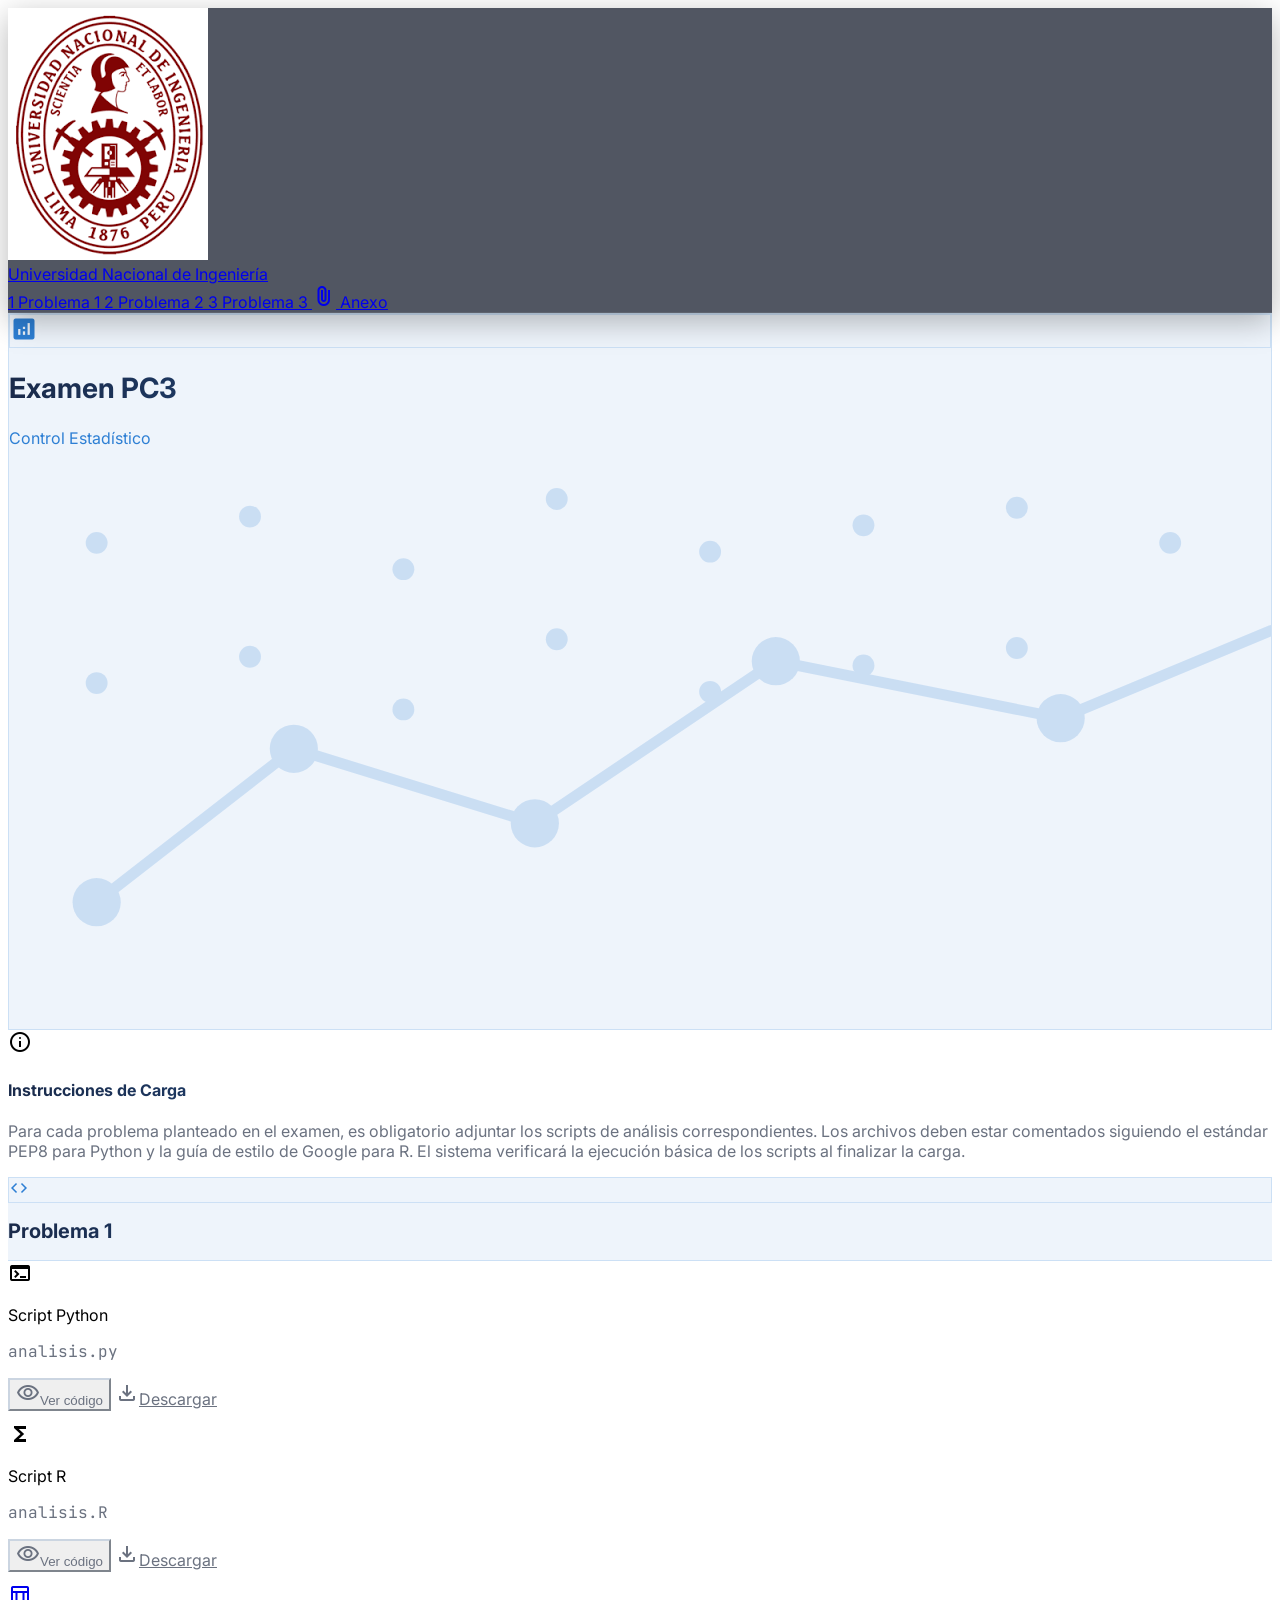
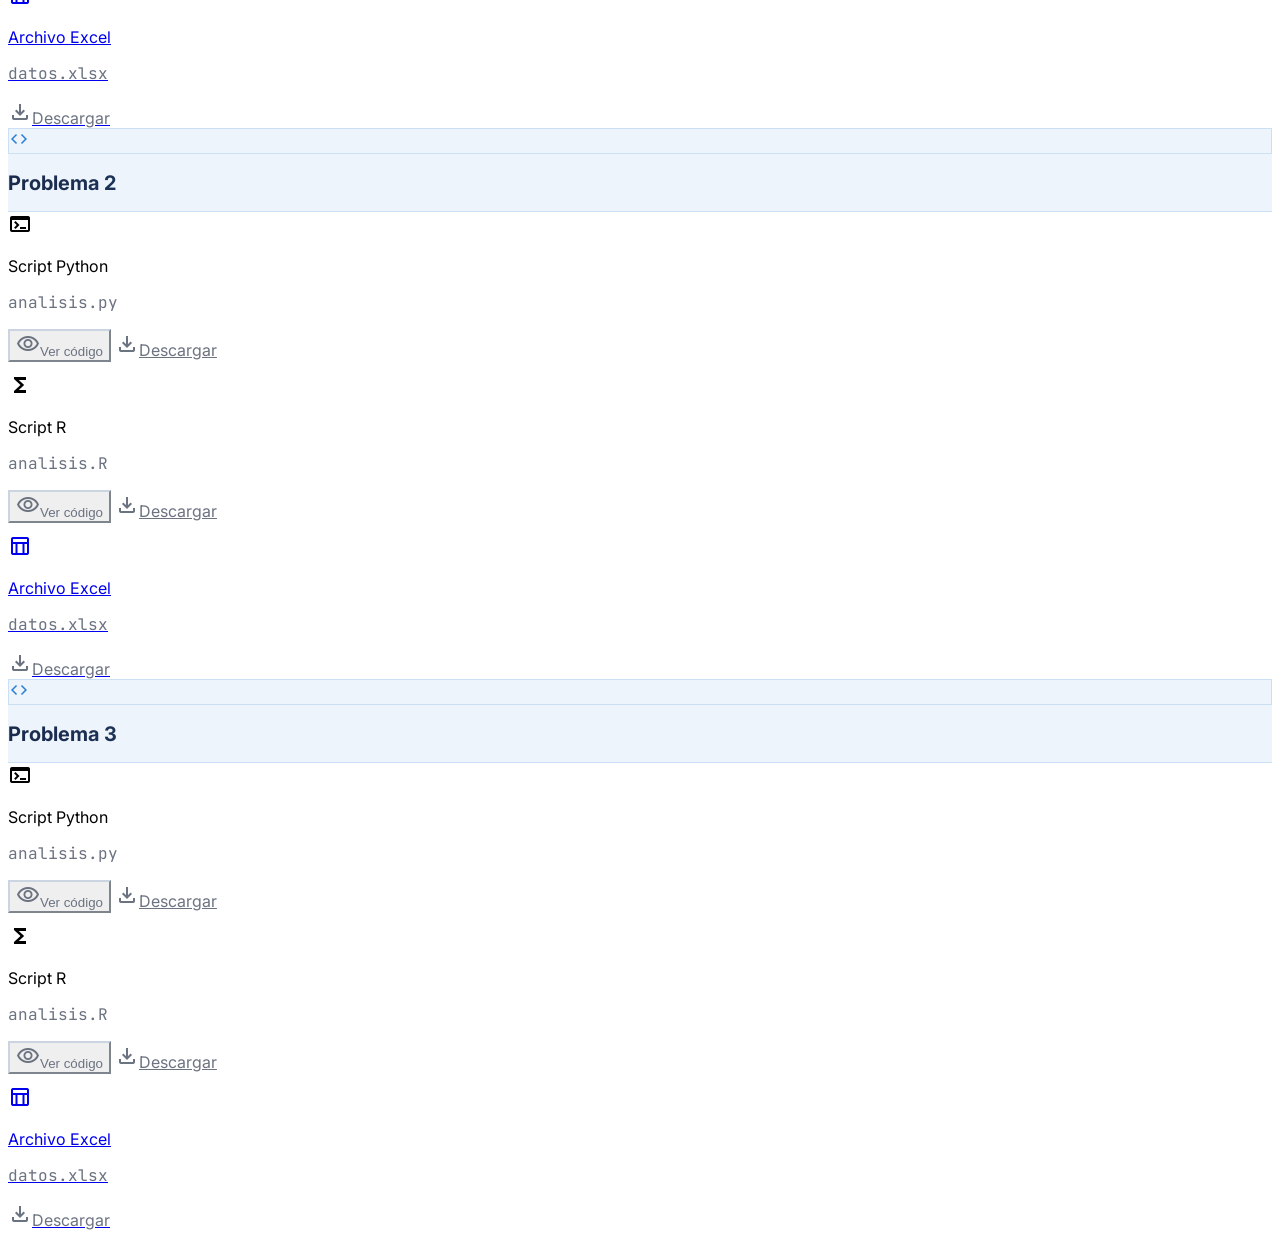
==== anexos.html @ 75f38361 "Publicación inicial del portal estadístico PC3 Portal web estático con análisis ANOVA del examen PC3" ====
<!DOCTYPE html>

<html class="light" lang="es"><head>
<meta charset="utf-8"/>
<meta content="width=device-width, initial-scale=1.0" name="viewport"/>
<title>Examen PC3 - Anexos | Control Estadístico</title>
<script src="https://cdn.tailwindcss.com?plugins=forms,container-queries"></script>
<link href="https://fonts.googleapis.com/css2?family=Inter:wght@400;500;600;700&amp;family=JetBrains+Mono:wght@400;500&amp;display=swap" rel="stylesheet"/>
<link href="https://fonts.googleapis.com/css2?family=Material+Symbols+Outlined:wght,FILL@100..700,0..1&amp;display=swap" rel="stylesheet"/>
<script id="tailwind-config">
        tailwind.config = {
            darkMode: "class",
            theme: {
                extend: {
                    "colors": {
                        "on-tertiary-container": "#8abc7e",
                        "background": "#f8f9fa",
                        "tertiary": "#053506",
                        "secondary-fixed-dim": "#9acee1",
                        "primary-fixed-dim": "#ffb4a8",
                        "surface-variant": "#e1e3e4",
                        "primary-fixed": "#ffdad4",
                        "on-surface-variant": "#5a403c",
                        "surface-container": "#edeeef",
                        "inverse-surface": "#2e3132",
                        "tertiary-container": "#1f4c1b",
                        "on-tertiary-fixed-variant": "#23501e",
                        "on-secondary-fixed": "#001f28",
                        "inverse-primary": "#ffb4a8",
                        "error-container": "#ffdad6",
                        "on-error": "#ffffff",
                        "on-primary": "#ffffff",
                        "on-surface": "#191c1d",
                        "surface-container-highest": "#e1e3e4",
                        "surface": "#f8f9fa",
                        "secondary-fixed": "#b6ebfe",
                        "on-tertiary-fixed": "#002201",
                        "primary-container": "#8b0000",
                        "surface-container-high": "#e7e8e9",
                        "secondary": "#306576",
                        "secondary-container": "#b3e8fb",
                        "tertiary-fixed-dim": "#a1d494",
                        "surface-container-low": "#f3f4f5",
                        "on-primary-fixed-variant": "#920703",
                        "surface-tint": "#b52619",
                        "outline": "#8e706b",
                        "on-secondary-fixed-variant": "#114d5d",
                        "on-primary-fixed": "#410000",
                        "on-error-container": "#93000a",
                        "primary": "#610000",
                        "on-primary-container": "#ff907f",
                        "on-background": "#191c1d",
                        "surface-bright": "#f8f9fa",
                        "surface-dim": "#d9dadb",
                        "on-secondary-container": "#34697a",
                        "on-tertiary": "#ffffff",
                        "surface-container-lowest": "#ffffff",
                        "on-secondary": "#ffffff",
                        "inverse-on-surface": "#f0f1f2",
                        "error": "#ba1a1a",
                        "tertiary-fixed": "#bcf0ae",
                        "outline-variant": "#e3beb8"
                    },
                    "borderRadius": {
                        "DEFAULT": "0.125rem",
                        "lg": "0.25rem",
                        "xl": "0.5rem",
                        "full": "0.75rem"
                    },
                    "spacing": {
                        "sm": "12px",
                        "md": "16px",
                        "gutter": "16px",
                        "container-margin": "24px",
                        "xl": "32px",
                        "base": "8px",
                        "lg": "24px",
                        "xs": "4px"
                    },
                    "fontFamily": {
                        "body-md": ["Inter"],
                        "title-lg": ["Inter"],
                        "headline-lg-mobile": ["Inter"],
                        "mono-data": ["JetBrains Mono"],
                        "headline-md": ["Inter"],
                        "label-md": ["Inter"],
                        "headline-sm": ["Inter"],
                        "body-sm": ["Inter"],
                        "display-lg": ["Inter"]
                    }
                }
            }
        }
    </script>
<style>
        body { font-family: 'Inter', sans-serif; }
        .material-symbols-outlined {
            font-variation-settings: 'FILL' 0, 'wght' 400, 'GRAD' 0, 'opsz' 24;
        }
        .upload-zone-hover:hover {
            border-color: #2d7fd4;
            background-color: rgba(45, 127, 212, 0.02);
        }
        .thin-scrollbar::-webkit-scrollbar {
            width: 6px;
        }
        .thin-scrollbar::-webkit-scrollbar-thumb {
            background-color: #e1e3e4;
            border-radius: 10px;
        }
    </style>
<link href="css/style.css" rel="stylesheet">
</head>
<body class="bg-background text-on-background font-body-md min-h-screen">

<!-- TopNavBar -->
<nav class="fixed top-0 left-0 right-0 z-40 bg-gray-900 border-b border-gray-700 flex items-center px-lg h-16">
<a class="flex items-center gap-sm shrink-0 no-underline" href="index.html">
<div class="w-9 h-9 rounded-full bg-white flex items-center justify-center p-0.5 shadow shrink-0">
<img alt="UNI Logo" class="w-full h-full object-contain rounded-full" src="imagenes/logo/uni.png"/>
</div>
<span class="font-bold text-white text-sm hidden lg:block">Universidad Nacional de Ingeniería</span>
</a>
<div class="h-6 w-px bg-gray-700 mx-md shrink-0"></div>
<div class="flex items-center gap-sm">
<a class="flex items-center gap-xs px-sm py-[6px] rounded-lg text-gray-400 hover:text-white hover:bg-white/5 font-medium text-sm uppercase transition-all duration-150" href="problema1.html">
<span class="w-6 h-6 rounded-full bg-gray-700 text-gray-300 flex items-center justify-center font-bold text-xs shrink-0">1</span>
Problema 1
</a>
<a class="flex items-center gap-xs px-sm py-[6px] rounded-lg text-gray-400 hover:text-white hover:bg-white/5 font-medium text-sm uppercase transition-all duration-150" href="problema2.html">
<span class="w-6 h-6 rounded-full bg-gray-700 text-gray-300 flex items-center justify-center font-bold text-xs shrink-0">2</span>
Problema 2
</a>
<a class="flex items-center gap-xs px-sm py-[6px] rounded-lg text-gray-400 hover:text-white hover:bg-white/5 font-medium text-sm uppercase transition-all duration-150" href="problema3.html">
<span class="w-6 h-6 rounded-full bg-gray-700 text-gray-300 flex items-center justify-center font-bold text-xs shrink-0">3</span>
Problema 3
</a>
<a class="flex items-center gap-xs px-sm py-[6px] rounded-lg bg-[#b3e8fb] text-gray-900 font-semibold text-sm uppercase transition-all duration-150" href="anexos.html">
<span class="material-symbols-outlined text-[16px]">attach_file</span>
Anexo
</a>
</div>
</nav>
<!-- Main Content Canvas -->
<main class="pt-16 px-container-margin pb-xl">
<!-- Banner -->
<div class="relative rounded-xl overflow-hidden mb-xl flex items-center" style="background: #eef4fb; min-height: 128px; border: 1px solid #cce0f5;">
<div class="w-14 h-14 rounded-full bg-white shadow flex items-center justify-center mx-lg shrink-0" style="border: 1px solid #cce0f5;">
<span class="material-symbols-outlined" style="font-size: 28px; color: #2d7fd4; font-variation-settings: 'FILL' 1;">analytics</span>
</div>
<div class="flex-1 py-lg pr-lg">
<h2 class="font-bold text-[#1a2a4a] leading-tight mb-xs" style="font-size: 28px;">Examen PC3</h2>
<p class="font-semibold mb-1" style="color: #2d7fd4; font-size: 16px;">Control Estadístico</p>
<div class="h-0.5 mb-2" style="width: 36px; background: #2d7fd4;"></div></div>
<div class="absolute right-0 top-0 h-full w-72 overflow-hidden pointer-events-none" style="opacity: 0.18;">
<svg viewBox="0 0 288 128" fill="none" xmlns="http://www.w3.org/2000/svg" class="w-full h-full">
<circle cx="20" cy="18" r="2.5" fill="#2d7fd4"/><circle cx="55" cy="12" r="2.5" fill="#2d7fd4"/><circle cx="90" cy="24" r="2.5" fill="#2d7fd4"/><circle cx="125" cy="8" r="2.5" fill="#2d7fd4"/><circle cx="160" cy="20" r="2.5" fill="#2d7fd4"/><circle cx="195" cy="14" r="2.5" fill="#2d7fd4"/><circle cx="230" cy="10" r="2.5" fill="#2d7fd4"/><circle cx="265" cy="18" r="2.5" fill="#2d7fd4"/>
<circle cx="20" cy="50" r="2.5" fill="#2d7fd4"/><circle cx="55" cy="44" r="2.5" fill="#2d7fd4"/><circle cx="90" cy="56" r="2.5" fill="#2d7fd4"/><circle cx="125" cy="40" r="2.5" fill="#2d7fd4"/><circle cx="160" cy="52" r="2.5" fill="#2d7fd4"/><circle cx="195" cy="46" r="2.5" fill="#2d7fd4"/><circle cx="230" cy="42" r="2.5" fill="#2d7fd4"/>
<polyline points="20,100 65,65 120,82 175,45 240,58 288,38" stroke="#2d7fd4" stroke-width="2.5" stroke-linecap="round" stroke-linejoin="round"/>
<circle cx="20" cy="100" r="5.5" fill="#2d7fd4"/><circle cx="65" cy="65" r="5.5" fill="#2d7fd4"/><circle cx="120" cy="82" r="5.5" fill="#2d7fd4"/><circle cx="175" cy="45" r="5.5" fill="#2d7fd4"/><circle cx="240" cy="58" r="5.5" fill="#2d7fd4"/>
</svg>
</div>
</div>
<div class="grid grid-cols-12 gap-lg">
<!-- Information Callout -->
<div class="col-span-12 lg:col-span-12">
<div class="bg-[#2d7fd4]/5 border-l-4 border-[#2d7fd4] p-md flex items-start gap-md">
<span class="material-symbols-outlined text-[#2d7fd4] mt-xs" data-icon="info">info</span>
<div>
<h4 class="font-title-lg text-title-lg text-[#1a2a4a] font-bold">Instrucciones de Carga</h4>
<p class="text-body-sm text-on-surface-variant max-w-4xl">
                            Para cada problema planteado en el examen, es obligatorio adjuntar los scripts de análisis correspondientes. Los archivos deben estar comentados siguiendo el estándar <span class="font-mono-data text-xs bg-surface-container-high px-1">PEP8</span> para Python y la guía de estilo de Google para R. El sistema verificará la ejecución básica de los scripts al finalizar la carga.
                        </p>
</div>
</div>
</div>
<!-- Problem Sections -->
<div class="col-span-12 space-y-xl">
<!-- Problem 1 Card -->
<section class="bg-white border border-outline-variant rounded shadow-sm overflow-hidden">
    <div class="flex items-center gap-md px-lg py-md" style="background: #eef4fb; border-bottom: 1px solid #cce0f5;">
        <div class="w-10 h-10 rounded-full bg-white shadow flex items-center justify-center shrink-0" style="border: 1px solid #cce0f5;">
            <span class="material-symbols-outlined" style="font-size: 20px; color: #2d7fd4; font-variation-settings: 'FILL' 1;">code</span>
        </div>
        <h2 class="font-bold text-[#1a2a4a]" style="font-size: 20px;">Problema 1 </h2>
    </div>
<div class="p-lg grid grid-cols-1 md:grid-cols-3 gap-lg">
<div id="card-p1-py" class="border-2 border-dashed border-outline-variant rounded-lg overflow-hidden hover:border-[#306998] transition-all">
    <div class="flex flex-col items-center justify-center gap-sm p-xl">
        <span class="material-symbols-outlined text-4xl text-[#306998]">terminal</span>
        <div class="text-center">
            <p class="font-medium text-on-surface text-sm">Script Python</p>
            <p class="text-xs text-on-surface-variant mt-xs" style="font-family:'JetBrains Mono',monospace">analisis.py</p>
        </div>
        <div class="flex gap-xs mt-xs">
            <button class="btn-view flex items-center gap-xs px-md py-xs rounded border border-outline text-on-surface-variant text-xs hover:bg-surface-container transition-colors">
                <span class="material-symbols-outlined text-[14px]">visibility</span>Ver código
            </button>
            <a href="codigos/problema1/analisis.py" download class="flex items-center gap-xs px-md py-xs rounded border border-outline text-on-surface-variant text-xs hover:bg-surface-container transition-colors no-underline">
                <span class="material-symbols-outlined text-[14px]">download</span>Descargar
            </a>
        </div>
    </div>
    <pre class="hidden mx-lg mb-lg rounded-lg p-sm overflow-x-auto max-h-64 thin-scrollbar" style="background:#0f172a;color:#86efac;font-size:11px;font-family:'JetBrains Mono',monospace;line-height:1.5;"></pre>
</div>
<div id="card-p1-r" class="border-2 border-dashed border-outline-variant rounded-lg overflow-hidden hover:border-[#276DC3] transition-all">
    <div class="flex flex-col items-center justify-center gap-sm p-xl">
        <span class="material-symbols-outlined text-4xl text-[#276DC3]">functions</span>
        <div class="text-center">
            <p class="font-medium text-on-surface text-sm">Script R</p>
            <p class="text-xs text-on-surface-variant mt-xs" style="font-family:'JetBrains Mono',monospace">analisis.R</p>
        </div>
        <div class="flex gap-xs mt-xs">
            <button class="btn-view flex items-center gap-xs px-md py-xs rounded border border-outline text-on-surface-variant text-xs hover:bg-surface-container transition-colors">
                <span class="material-symbols-outlined text-[14px]">visibility</span>Ver código
            </button>
            <a href="codigos/problema1/analisis.R" download class="flex items-center gap-xs px-md py-xs rounded border border-outline text-on-surface-variant text-xs hover:bg-surface-container transition-colors no-underline">
                <span class="material-symbols-outlined text-[14px]">download</span>Descargar
            </a>
        </div>
    </div>
    <pre class="hidden mx-lg mb-lg rounded-lg p-sm overflow-x-auto max-h-64 thin-scrollbar" style="background:#0f172a;color:#86efac;font-size:11px;font-family:'JetBrains Mono',monospace;line-height:1.5;"></pre>
</div>
<a href="imagenes/problema1/datos.xlsx" download class="flex flex-col items-center justify-center gap-sm border-2 border-dashed border-outline-variant rounded-lg p-xl hover:border-[#217346] hover:bg-[#217346]/5 transition-all no-underline text-center">
    <span class="material-symbols-outlined text-4xl text-[#217346]">table_chart</span>
    <div>
        <p class="font-medium text-on-surface text-sm">Archivo Excel</p>
        <p class="text-xs text-on-surface-variant mt-xs" style="font-family:'JetBrains Mono',monospace">datos.xlsx</p>
    </div>
    <span class="flex items-center gap-xs px-md py-xs rounded border border-outline text-on-surface-variant text-xs">
        <span class="material-symbols-outlined text-[14px]">download</span>Descargar
    </span>
</a>
</div>
</section>
<!-- Problem 2 Card -->
<section class="bg-white border border-outline-variant rounded shadow-sm overflow-hidden">
    <div class="flex items-center gap-md px-lg py-md" style="background: #eef4fb; border-bottom: 1px solid #cce0f5;">
        <div class="w-10 h-10 rounded-full bg-white shadow flex items-center justify-center shrink-0" style="border: 1px solid #cce0f5;">
            <span class="material-symbols-outlined" style="font-size: 20px; color: #2d7fd4; font-variation-settings: 'FILL' 1;">code</span>
        </div>
        <h2 class="font-bold text-[#1a2a4a]" style="font-size: 20px;">Problema 2</h2>
    </div>
<div class="p-lg grid grid-cols-1 md:grid-cols-3 gap-lg">
<div id="card-p2-py" class="border-2 border-dashed border-outline-variant rounded-lg overflow-hidden hover:border-[#306998] transition-all">
    <div class="flex flex-col items-center justify-center gap-sm p-xl">
        <span class="material-symbols-outlined text-4xl text-[#306998]">terminal</span>
        <div class="text-center">
            <p class="font-medium text-on-surface text-sm">Script Python</p>
            <p class="text-xs text-on-surface-variant mt-xs" style="font-family:'JetBrains Mono',monospace">analisis.py</p>
        </div>
        <div class="flex gap-xs mt-xs">
            <button class="btn-view flex items-center gap-xs px-md py-xs rounded border border-outline text-on-surface-variant text-xs hover:bg-surface-container transition-colors">
                <span class="material-symbols-outlined text-[14px]">visibility</span>Ver código
            </button>
            <a href="codigos/problema2/analisis.py" download class="flex items-center gap-xs px-md py-xs rounded border border-outline text-on-surface-variant text-xs hover:bg-surface-container transition-colors no-underline">
                <span class="material-symbols-outlined text-[14px]">download</span>Descargar
            </a>
        </div>
    </div>
    <pre class="hidden mx-lg mb-lg rounded-lg p-sm overflow-x-auto max-h-64 thin-scrollbar" style="background:#0f172a;color:#86efac;font-size:11px;font-family:'JetBrains Mono',monospace;line-height:1.5;"></pre>
</div>
<div id="card-p2-r" class="border-2 border-dashed border-outline-variant rounded-lg overflow-hidden hover:border-[#276DC3] transition-all">
    <div class="flex flex-col items-center justify-center gap-sm p-xl">
        <span class="material-symbols-outlined text-4xl text-[#276DC3]">functions</span>
        <div class="text-center">
            <p class="font-medium text-on-surface text-sm">Script R</p>
            <p class="text-xs text-on-surface-variant mt-xs" style="font-family:'JetBrains Mono',monospace">analisis.R</p>
        </div>
        <div class="flex gap-xs mt-xs">
            <button class="btn-view flex items-center gap-xs px-md py-xs rounded border border-outline text-on-surface-variant text-xs hover:bg-surface-container transition-colors">
                <span class="material-symbols-outlined text-[14px]">visibility</span>Ver código
            </button>
            <a href="codigos/problema2/analisis.R" download class="flex items-center gap-xs px-md py-xs rounded border border-outline text-on-surface-variant text-xs hover:bg-surface-container transition-colors no-underline">
                <span class="material-symbols-outlined text-[14px]">download</span>Descargar
            </a>
        </div>
    </div>
    <pre class="hidden mx-lg mb-lg rounded-lg p-sm overflow-x-auto max-h-64 thin-scrollbar" style="background:#0f172a;color:#86efac;font-size:11px;font-family:'JetBrains Mono',monospace;line-height:1.5;"></pre>
</div>
<a href="imagenes/problema2/datos.xlsx" download class="flex flex-col items-center justify-center gap-sm border-2 border-dashed border-outline-variant rounded-lg p-xl hover:border-[#217346] hover:bg-[#217346]/5 transition-all no-underline text-center">
    <span class="material-symbols-outlined text-4xl text-[#217346]">table_chart</span>
    <div>
        <p class="font-medium text-on-surface text-sm">Archivo Excel</p>
        <p class="text-xs text-on-surface-variant mt-xs" style="font-family:'JetBrains Mono',monospace">datos.xlsx</p>
    </div>
    <span class="flex items-center gap-xs px-md py-xs rounded border border-outline text-on-surface-variant text-xs">
        <span class="material-symbols-outlined text-[14px]">download</span>Descargar
    </span>
</a>
</div>
</section>
<!-- Problem 3 Card -->
<section class="bg-white border border-outline-variant rounded shadow-sm overflow-hidden">
    <div class="flex items-center gap-md px-lg py-md" style="background: #eef4fb; border-bottom: 1px solid #cce0f5;">
        <div class="w-10 h-10 rounded-full bg-white shadow flex items-center justify-center shrink-0" style="border: 1px solid #cce0f5;">
            <span class="material-symbols-outlined" style="font-size: 20px; color: #2d7fd4; font-variation-settings: 'FILL' 1;">code</span>
        </div>
        <h2 class="font-bold text-[#1a2a4a]" style="font-size: 20px;">Problema 3</h2>
    </div>
<div class="p-lg grid grid-cols-1 md:grid-cols-3 gap-lg">
<div id="card-p3-py" class="border-2 border-dashed border-outline-variant rounded-lg overflow-hidden hover:border-[#306998] transition-all">
    <div class="flex flex-col items-center justify-center gap-sm p-xl">
        <span class="material-symbols-outlined text-4xl text-[#306998]">terminal</span>
        <div class="text-center">
            <p class="font-medium text-on-surface text-sm">Script Python</p>
            <p class="text-xs text-on-surface-variant mt-xs" style="font-family:'JetBrains Mono',monospace">analisis.py</p>
        </div>
        <div class="flex gap-xs mt-xs">
            <button class="btn-view flex items-center gap-xs px-md py-xs rounded border border-outline text-on-surface-variant text-xs hover:bg-surface-container transition-colors">
                <span class="material-symbols-outlined text-[14px]">visibility</span>Ver código
            </button>
            <a href="codigos/problema3/analisis.py" download class="flex items-center gap-xs px-md py-xs rounded border border-outline text-on-surface-variant text-xs hover:bg-surface-container transition-colors no-underline">
                <span class="material-symbols-outlined text-[14px]">download</span>Descargar
            </a>
        </div>
    </div>
    <pre class="hidden mx-lg mb-lg rounded-lg p-sm overflow-x-auto max-h-64 thin-scrollbar" style="background:#0f172a;color:#86efac;font-size:11px;font-family:'JetBrains Mono',monospace;line-height:1.5;"></pre>
</div>
<div id="card-p3-r" class="border-2 border-dashed border-outline-variant rounded-lg overflow-hidden hover:border-[#276DC3] transition-all">
    <div class="flex flex-col items-center justify-center gap-sm p-xl">
        <span class="material-symbols-outlined text-4xl text-[#276DC3]">functions</span>
        <div class="text-center">
            <p class="font-medium text-on-surface text-sm">Script R</p>
            <p class="text-xs text-on-surface-variant mt-xs" style="font-family:'JetBrains Mono',monospace">analisis.R</p>
        </div>
        <div class="flex gap-xs mt-xs">
            <button class="btn-view flex items-center gap-xs px-md py-xs rounded border border-outline text-on-surface-variant text-xs hover:bg-surface-container transition-colors">
                <span class="material-symbols-outlined text-[14px]">visibility</span>Ver código
            </button>
            <a href="codigos/problema3/analisis.R" download class="flex items-center gap-xs px-md py-xs rounded border border-outline text-on-surface-variant text-xs hover:bg-surface-container transition-colors no-underline">
                <span class="material-symbols-outlined text-[14px]">download</span>Descargar
            </a>
        </div>
    </div>
    <pre class="hidden mx-lg mb-lg rounded-lg p-sm overflow-x-auto max-h-64 thin-scrollbar" style="background:#0f172a;color:#86efac;font-size:11px;font-family:'JetBrains Mono',monospace;line-height:1.5;"></pre>
</div>
<a href="imagenes/problema3/datos.xlsx" download class="flex flex-col items-center justify-center gap-sm border-2 border-dashed border-outline-variant rounded-lg p-xl hover:border-[#217346] hover:bg-[#217346]/5 transition-all no-underline text-center">
    <span class="material-symbols-outlined text-4xl text-[#217346]">table_chart</span>
    <div>
        <p class="font-medium text-on-surface text-sm">Archivo Excel</p>
        <p class="text-xs text-on-surface-variant mt-xs" style="font-family:'JetBrains Mono',monospace">datos.xlsx</p>
    </div>
    <span class="flex items-center gap-xs px-md py-xs rounded border border-outline text-on-surface-variant text-xs">
        <span class="material-symbols-outlined text-[14px]">download</span>Descargar
    </span>
</a>
</div>
</section>
</div>
</div>
</main>
<script>
    function setupCodePreview(cardId, filePath) {
        const card = document.getElementById(cardId);
        if (!card) return;
        const btn = card.querySelector('.btn-view');
        const pre = card.querySelector('pre');
        let loaded = false;
        let visible = false;

        btn.addEventListener('click', () => {
            if (!loaded) {
                fetch(filePath)
                    .then(r => { if (!r.ok) throw new Error(); return r.text(); })
                    .then(text => {
                        pre.textContent = text;
                        loaded = true;
                        visible = true;
                        pre.classList.remove('hidden');
                        btn.innerHTML = '<span class="material-symbols-outlined text-[14px]">visibility_off</span>Ocultar';
                    })
                    .catch(() => {
                        pre.textContent = '⚠  Preview disponible solo desde GitHub Pages.\nAbre la página publicada para ver el código aquí.';
                        pre.classList.remove('hidden');
                        loaded = true;
                        visible = true;
                    });
            } else {
                visible = !visible;
                pre.classList.toggle('hidden', !visible);
                btn.innerHTML = visible
                    ? '<span class="material-symbols-outlined text-[14px]">visibility_off</span>Ocultar'
                    : '<span class="material-symbols-outlined text-[14px]">visibility</span>Ver código';
            }
        });
    }

    setupCodePreview('card-p1-py', 'codigos/problema1/analisis.py');
    setupCodePreview('card-p1-r',  'codigos/problema1/analisis.R');
    setupCodePreview('card-p2-py', 'codigos/problema2/analisis.py');
    setupCodePreview('card-p2-r',  'codigos/problema2/analisis.R');
    setupCodePreview('card-p3-py', 'codigos/problema3/analisis.py');
    setupCodePreview('card-p3-r',  'codigos/problema3/analisis.R');
</script>
<script src="js/main.js"></script>
</body></html>
---- css/style.css ----
/* Estilos personalizados adicionales al tema de Tailwind */

/* Lightbox para imágenes del examen */
.img-lightbox {
    cursor: zoom-in;
    transition: transform 0.2s ease, box-shadow 0.2s ease;
}
.img-lightbox:hover {
    transform: scale(1.02);
    box-shadow: 0 8px 24px rgba(0,0,0,0.15);
}

/* Overlay del lightbox */
#lightbox-overlay {
    display: none;
    position: fixed;
    inset: 0;
    background: rgba(0,0,0,0.85);
    z-index: 9999;
    align-items: center;
    justify-content: center;
    cursor: zoom-out;
}
#lightbox-overlay.active {
    display: flex;
}
#lightbox-overlay img {
    max-width: 90vw;
    max-height: 90vh;
    object-fit: contain;
    border-radius: 8px;
    box-shadow: 0 20px 60px rgba(0,0,0,0.5);
}

/* Placeholder cuando no hay imagen */
.img-placeholder {
    background: #edeeef;
    border: 2px dashed #c0c8d0;
    border-radius: 8px;
    display: flex;
    flex-direction: column;
    align-items: center;
    justify-content: center;
    gap: 8px;
    color: #6b7280;
    font-family: Inter, sans-serif;
    font-size: 14px;
    min-height: 200px;
}

/* Neutralizar los tonos rojizos del tema Material heredado */
.text-on-surface-variant { color: #6b7280 !important; }
.border-outline-variant   { border-color: #e2e8f0 !important; }
.border-outline           { border-color: #cbd5e1 !important; }
.text-on-surface-variant.dark,
.dark .text-on-surface-variant { color: #94a3b8 !important; }

/* Etiquetas de herramienta */
.tool-badge {
    display: inline-flex;
    align-items: center;
    gap: 4px;
    padding: 2px 10px;
    border-radius: 999px;
    font-size: 11px;
    font-weight: 600;
    letter-spacing: 0.05em;
    text-transform: uppercase;
}
.tool-badge.python  { background: #dbeafe; color: #1e40af; }
.tool-badge.r       { background: #d1fae5; color: #065f46; }
.tool-badge.excel   { background: #dcfce7; color: #14532d; }
.tool-badge.minitab { background: #ede9fe; color: #4c1d95; }

/* Wrapper e icono de descarga por imagen */
.img-wrapper {
    position: relative;
    display: block;
    width: 100%;
}
.img-download-btn {
    position: absolute;
    top: 4px;
    right: 4px;
    background: rgba(0, 0, 0, 0.55);
    color: white;
    border-radius: 5px;
    padding: 2px 4px;
    opacity: 0;
    transition: opacity 0.2s ease;
    display: flex;
    align-items: center;
    justify-content: center;
    text-decoration: none;
    line-height: 1;
}
.img-wrapper:hover .img-download-btn {
    opacity: 1;
}
.img-download-btn .material-symbols-outlined {
    font-size: 14px !important;
}

/* ============================================================
   MEJORAS VISUALES — inspiradas en Cult UI (cult-ui.com)
   Nav tipo dock, tarjetas con brillo y títulos con degradado.
   100% compatible con el sitio HTML estático (sin React).
   ============================================================ */

/* ---- Barra de navegación: cristal esmerilado + dock ---- */
nav.fixed {
    background: rgba(15, 22, 38, 0.72) !important;
    backdrop-filter: blur(14px); -webkit-backdrop-filter: blur(14px);
    border-bottom: 1px solid rgba(255, 255, 255, 0.08) !important;
    box-shadow: 0 8px 30px rgba(0, 0, 0, 0.28);
}
nav.fixed a[href$=".html"] {
    transition: transform 0.28s cubic-bezier(0.22, 1, 0.36, 1), box-shadow 0.28s ease, background-color 0.2s ease;
    will-change: transform;
}
/* efecto dock: el enlace bajo el cursor se eleva y crece */
nav.fixed a[href$=".html"]:hover {
    transform: translateY(-3px) scale(1.07);
    box-shadow: 0 8px 20px rgba(45, 127, 212, 0.4);
}

/* ---- Tarjetas de herramientas: brillo al pasar el mouse (texture-card) ---- */
.tool-card {
    position: relative; overflow: hidden;
    transition: transform 0.3s cubic-bezier(0.22, 1, 0.36, 1), box-shadow 0.3s ease;
}
.tool-card:hover {
    transform: translateY(-4px);
    box-shadow: 0 14px 30px rgba(0, 0, 0, 0.13);
}
/* Barra de acento superior por herramienta (usa variable CSS, no choca con Tailwind) */
.tool-card::before {
    content: ''; position: absolute; top: 0; left: 0; right: 0; height: 3px;
    background: var(--accent, #cbd5e1); z-index: 3; pointer-events: none;
}
/* Brillo diagonal al pasar el mouse (texture-card) */
.tool-card::after {
    content: ''; position: absolute; top: 0; left: -130%;
    width: 55%; height: 100%;
    background: linear-gradient(120deg, transparent, rgba(255, 255, 255, 0.6), transparent);
    transform: skewX(-20deg); pointer-events: none; z-index: 2;
}
.tool-card:hover::after { animation: toolSweep 0.9s ease forwards; }
@keyframes toolSweep { to { left: 145%; } }
.tool-card[data-tool="excel"]   { --accent: #16a34a; }
.tool-card[data-tool="minitab"] { --accent: #7c3aed; }
.tool-card[data-tool="python"]  { --accent: #2563eb; }
.tool-card[data-tool="r"]       { --accent: #0ea5e9; }

/* ---- Títulos con degradado animado (gradient-heading) ---- */
.gradient-title,
h1.text-\[\#1a2a4a\], h2.text-\[\#1a2a4a\],
h3.text-\[\#1a2a4a\], h4.text-\[\#1a2a4a\] {
    background: linear-gradient(100deg, #1a2a4a 0%, #2d7fd4 45%, #4a9eff 55%, #1a2a4a 100%);
    background-size: 200% auto;
    -webkit-background-clip: text; background-clip: text;
    -webkit-text-fill-color: transparent !important; color: transparent;
    animation: shineTitle 7s linear infinite;
}
@keyframes shineTitle { to { background-position: 200% center; } }

/* ---- Aparición suave al hacer scroll (motion) ---- */
.fx-reveal { opacity: 0; transform: translateY(26px); transition: opacity 0.7s cubic-bezier(0.22, 1, 0.36, 1), transform 0.7s cubic-bezier(0.22, 1, 0.36, 1); }
.fx-reveal.is-visible { opacity: 1; transform: translateY(0); }

@media (prefers-reduced-motion: reduce) {
    nav.fixed a[href$=".html"], .tool-card { transition: none !important; }
    .tool-card::after, .gradient-title { animation: none !important; }
    .fx-reveal { opacity: 1 !important; transform: none !important; }
}
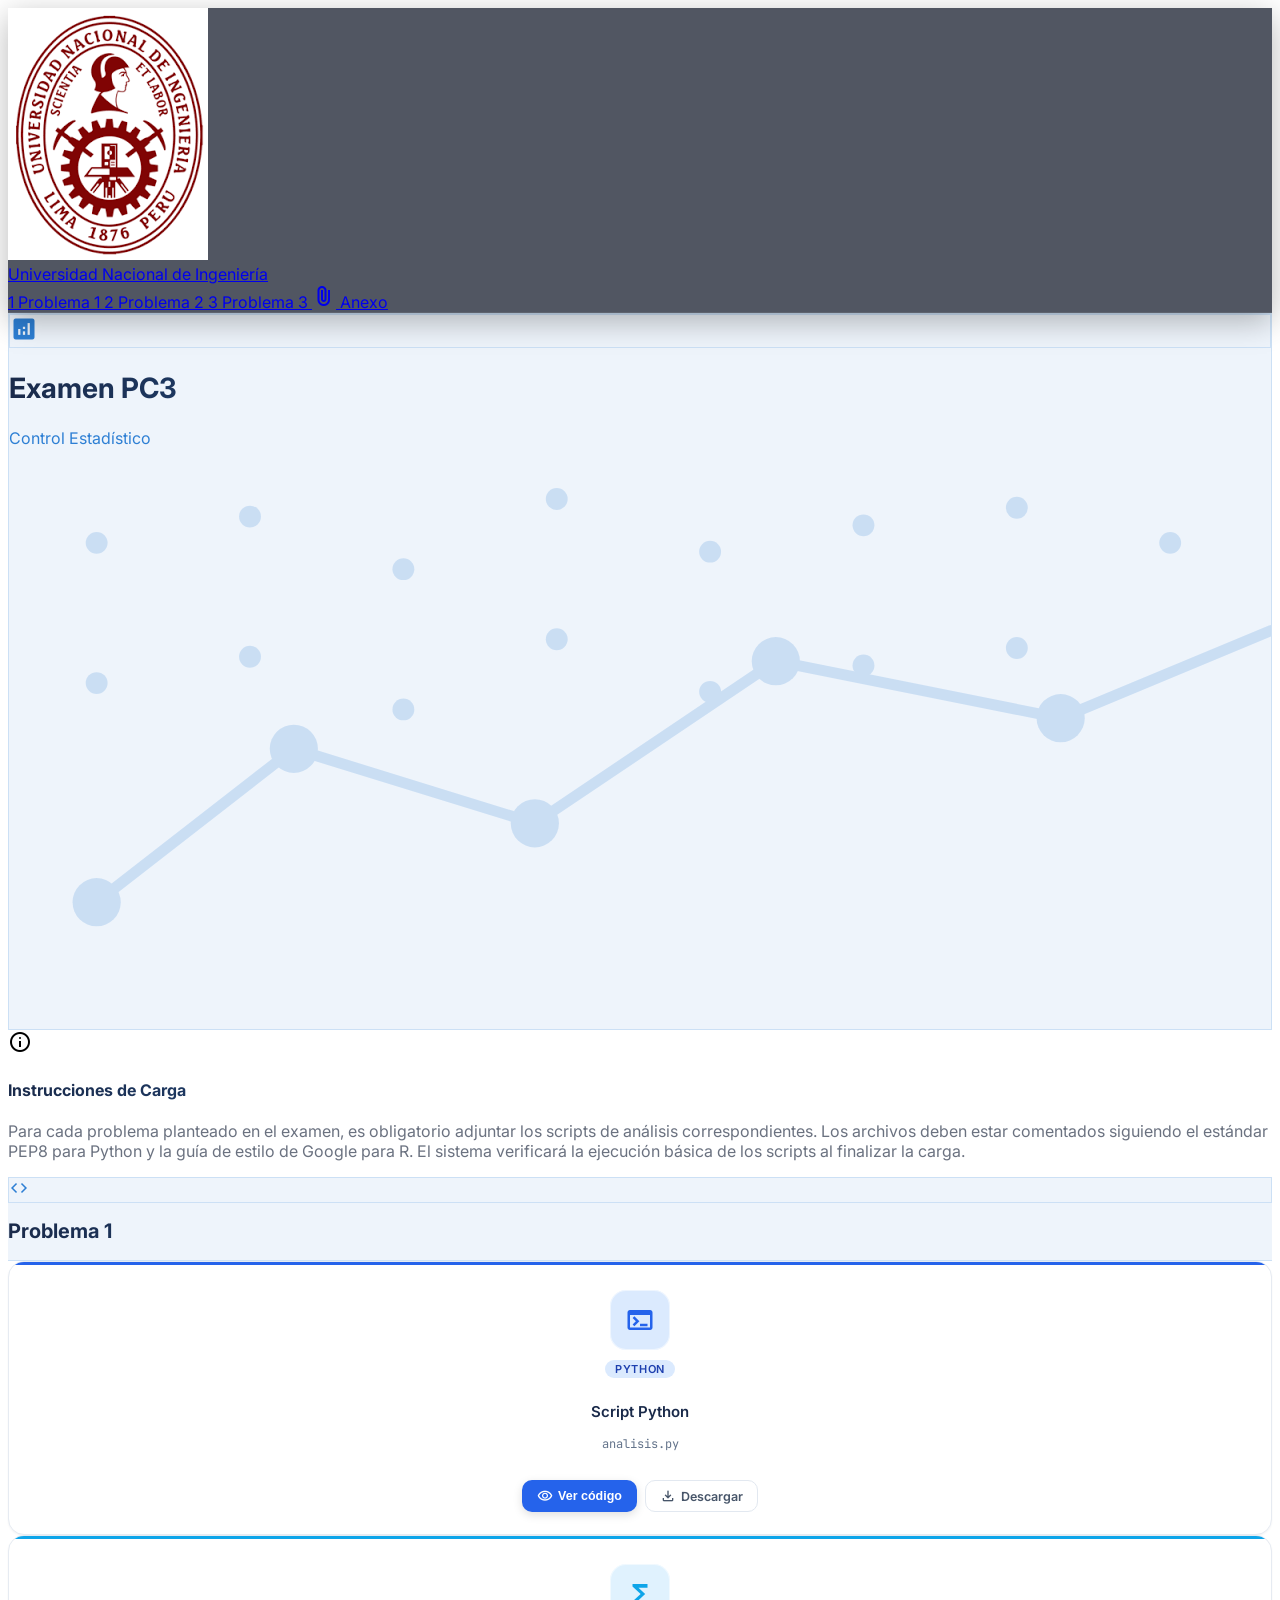
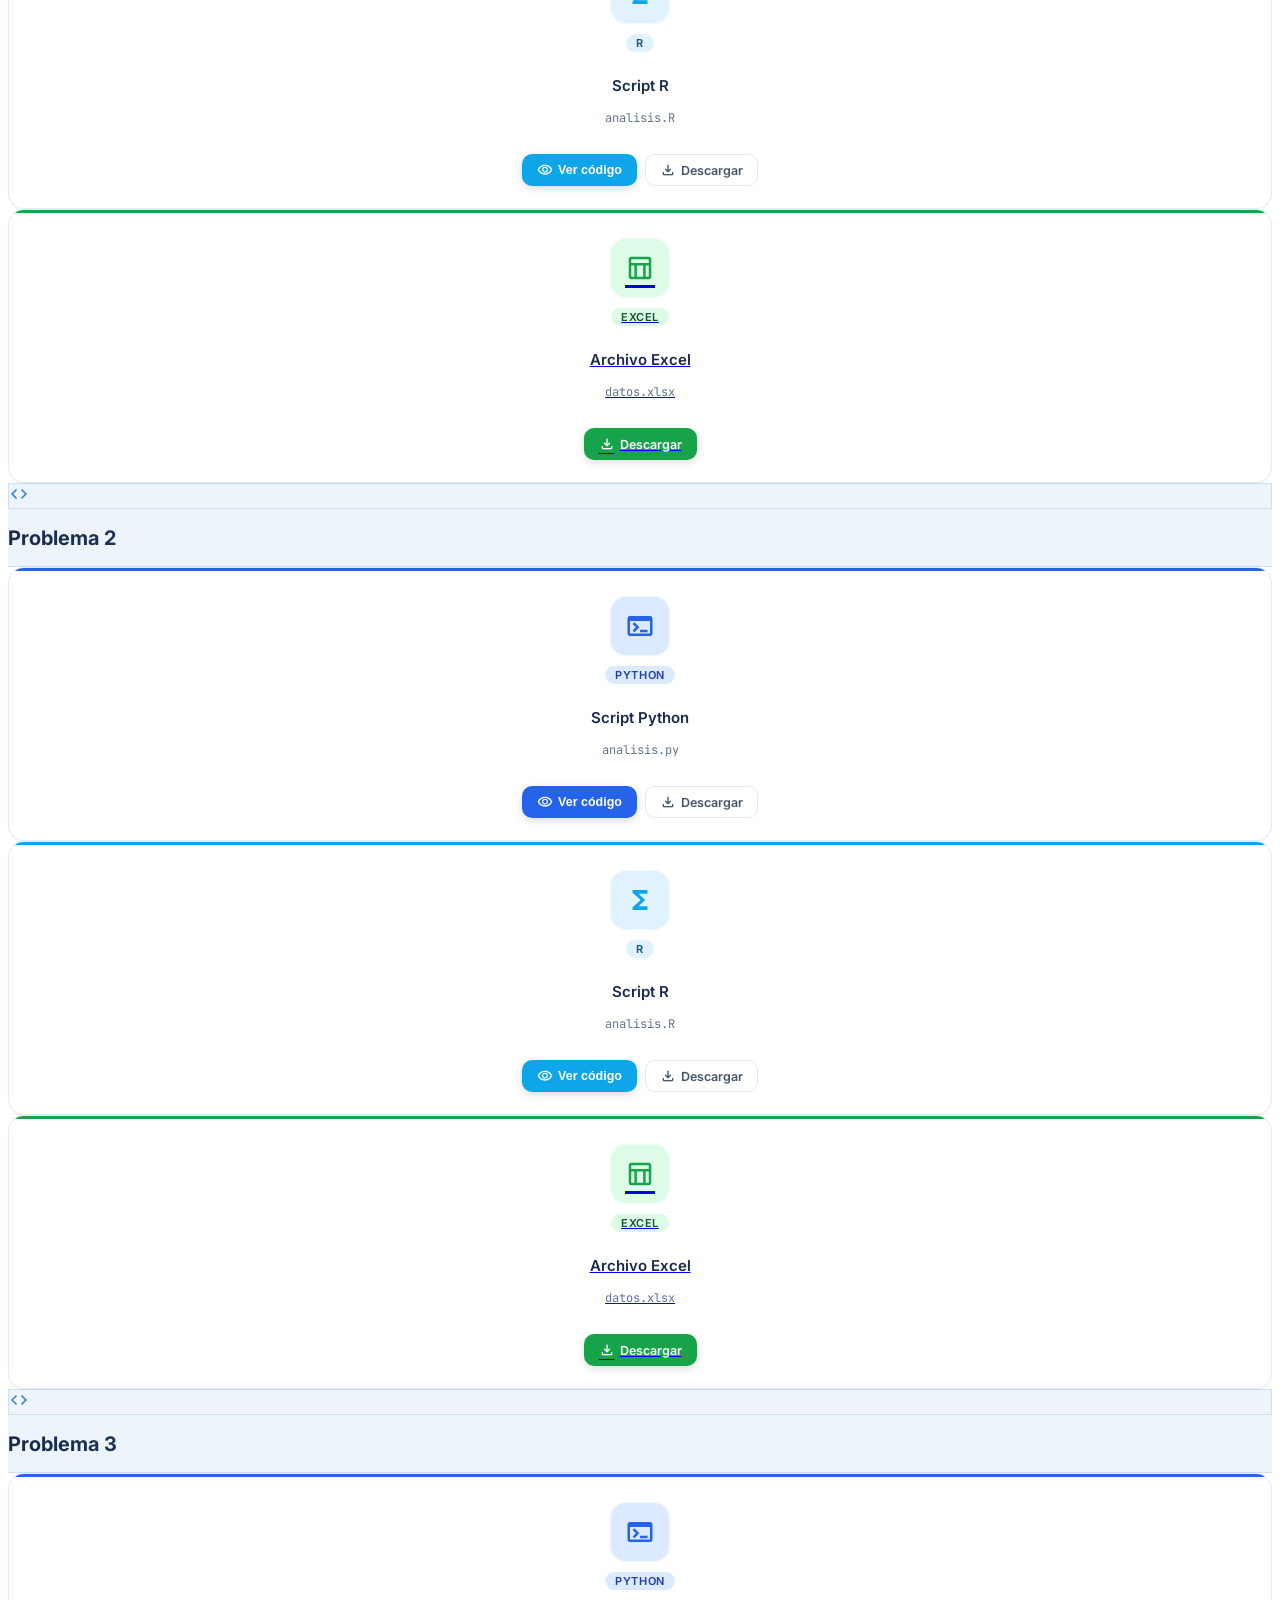
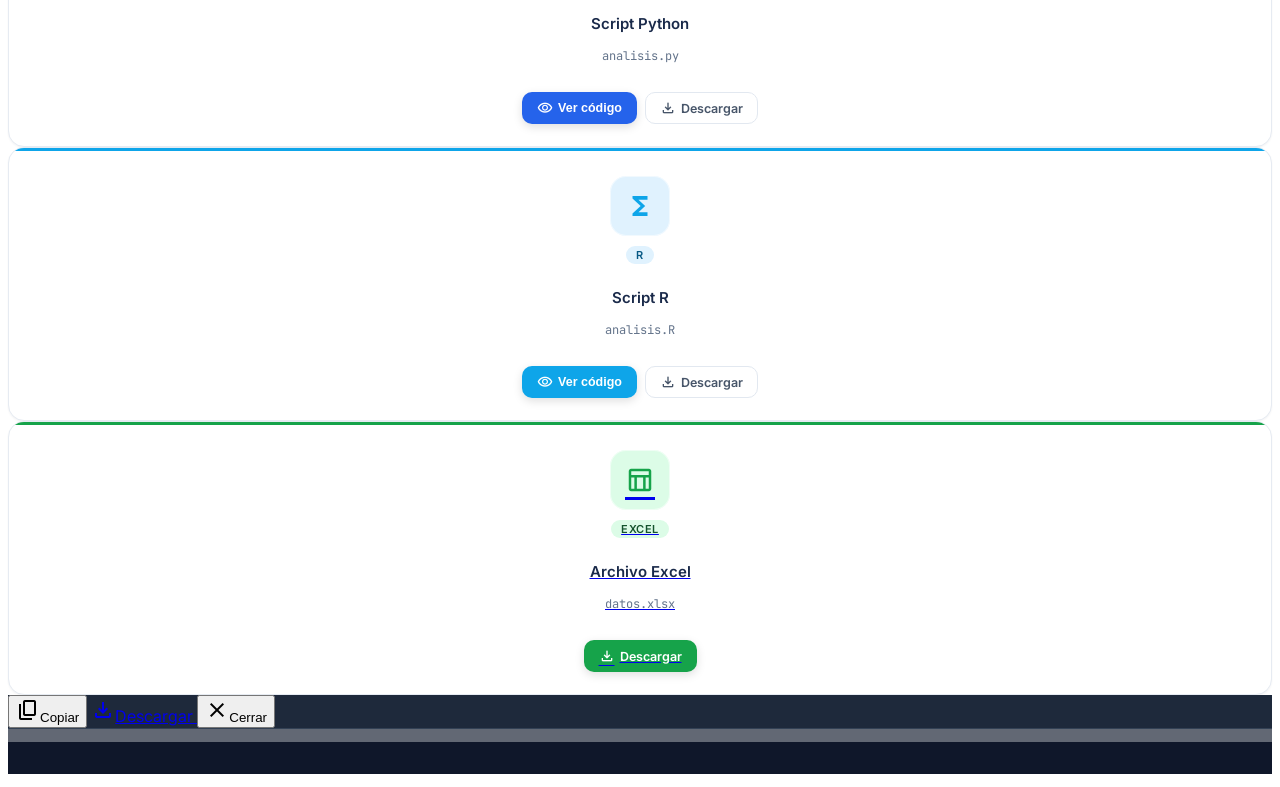
==== commit dd2e845f: "Corregido el diseño de anexos y estilos" ====
--- a/anexos.html
+++ b/anexos.html
@@ -7,6 +7,9 @@
 <script src="https://cdn.tailwindcss.com?plugins=forms,container-queries"></script>
 <link href="https://fonts.googleapis.com/css2?family=Inter:wght@400;500;600;700&amp;family=JetBrains+Mono:wght@400;500&amp;display=swap" rel="stylesheet"/>
 <link href="https://fonts.googleapis.com/css2?family=Material+Symbols+Outlined:wght,FILL@100..700,0..1&amp;display=swap" rel="stylesheet"/>
+<!-- Resaltado de sintaxis para el visor de código -->
+<link href="https://cdnjs.cloudflare.com/ajax/libs/highlight.js/11.9.0/styles/atom-one-dark.min.css" rel="stylesheet"/>
+<script src="https://cdnjs.cloudflare.com/ajax/libs/highlight.js/11.9.0/highlight.min.js"></script>
 <script id="tailwind-config">
         tailwind.config = {
             darkMode: "class",
@@ -185,51 +188,43 @@
         <h2 class="font-bold text-[#1a2a4a]" style="font-size: 20px;">Problema 1 </h2>
     </div>
 <div class="p-lg grid grid-cols-1 md:grid-cols-3 gap-lg">
-<div id="card-p1-py" class="border-2 border-dashed border-outline-variant rounded-lg overflow-hidden hover:border-[#306998] transition-all">
-    <div class="flex flex-col items-center justify-center gap-sm p-xl">
-        <span class="material-symbols-outlined text-4xl text-[#306998]">terminal</span>
-        <div class="text-center">
-            <p class="font-medium text-on-surface text-sm">Script Python</p>
-            <p class="text-xs text-on-surface-variant mt-xs" style="font-family:'JetBrains Mono',monospace">analisis.py</p>
-        </div>
-        <div class="flex gap-xs mt-xs">
-            <button class="btn-view flex items-center gap-xs px-md py-xs rounded border border-outline text-on-surface-variant text-xs hover:bg-surface-container transition-colors">
-                <span class="material-symbols-outlined text-[14px]">visibility</span>Ver código
-            </button>
-            <a href="codigos/problema1/analisis.py" download class="flex items-center gap-xs px-md py-xs rounded border border-outline text-on-surface-variant text-xs hover:bg-surface-container transition-colors no-underline">
-                <span class="material-symbols-outlined text-[14px]">download</span>Descargar
-            </a>
-        </div>
-    </div>
-    <pre class="hidden mx-lg mb-lg rounded-lg p-sm overflow-x-auto max-h-64 thin-scrollbar" style="background:#0f172a;color:#86efac;font-size:11px;font-family:'JetBrains Mono',monospace;line-height:1.5;"></pre>
-</div>
-<div id="card-p1-r" class="border-2 border-dashed border-outline-variant rounded-lg overflow-hidden hover:border-[#276DC3] transition-all">
-    <div class="flex flex-col items-center justify-center gap-sm p-xl">
-        <span class="material-symbols-outlined text-4xl text-[#276DC3]">functions</span>
-        <div class="text-center">
-            <p class="font-medium text-on-surface text-sm">Script R</p>
-            <p class="text-xs text-on-surface-variant mt-xs" style="font-family:'JetBrains Mono',monospace">analisis.R</p>
-        </div>
-        <div class="flex gap-xs mt-xs">
-            <button class="btn-view flex items-center gap-xs px-md py-xs rounded border border-outline text-on-surface-variant text-xs hover:bg-surface-container transition-colors">
-                <span class="material-symbols-outlined text-[14px]">visibility</span>Ver código
-            </button>
-            <a href="codigos/problema1/analisis.R" download class="flex items-center gap-xs px-md py-xs rounded border border-outline text-on-surface-variant text-xs hover:bg-surface-container transition-colors no-underline">
-                <span class="material-symbols-outlined text-[14px]">download</span>Descargar
-            </a>
-        </div>
-    </div>
-    <pre class="hidden mx-lg mb-lg rounded-lg p-sm overflow-x-auto max-h-64 thin-scrollbar" style="background:#0f172a;color:#86efac;font-size:11px;font-family:'JetBrains Mono',monospace;line-height:1.5;"></pre>
-</div>
-<a href="imagenes/problema1/datos.xlsx" download class="flex flex-col items-center justify-center gap-sm border-2 border-dashed border-outline-variant rounded-lg p-xl hover:border-[#217346] hover:bg-[#217346]/5 transition-all no-underline text-center">
-    <span class="material-symbols-outlined text-4xl text-[#217346]">table_chart</span>
-    <div>
-        <p class="font-medium text-on-surface text-sm">Archivo Excel</p>
-        <p class="text-xs text-on-surface-variant mt-xs" style="font-family:'JetBrains Mono',monospace">datos.xlsx</p>
-    </div>
-    <span class="flex items-center gap-xs px-md py-xs rounded border border-outline text-on-surface-variant text-xs">
-        <span class="material-symbols-outlined text-[14px]">download</span>Descargar
-    </span>
+<!-- Script Python -->
+<div id="card-p1-py" class="tool-card asset-card" data-tool="python">
+    <div class="asset-card__icon"><span class="material-symbols-outlined">terminal</span></div>
+    <span class="tool-badge python">Python</span>
+    <div>
+        <p class="asset-card__title">Script Python</p>
+        <p class="asset-card__file">analisis.py</p>
+    </div>
+    <div class="asset-card__actions">
+        <button class="btn-view asset-btn asset-btn--primary"><span class="material-symbols-outlined">visibility</span>Ver código</button>
+        <a href="codigos/problema1/analisis.py" download class="asset-btn asset-btn--ghost"><span class="material-symbols-outlined">download</span>Descargar</a>
+    </div>
+</div>
+<!-- Script R -->
+<div id="card-p1-r" class="tool-card asset-card" data-tool="r">
+    <div class="asset-card__icon"><span class="material-symbols-outlined">functions</span></div>
+    <span class="tool-badge r">R</span>
+    <div>
+        <p class="asset-card__title">Script R</p>
+        <p class="asset-card__file">analisis.R</p>
+    </div>
+    <div class="asset-card__actions">
+        <button class="btn-view asset-btn asset-btn--primary"><span class="material-symbols-outlined">visibility</span>Ver código</button>
+        <a href="codigos/problema1/analisis.R" download class="asset-btn asset-btn--ghost"><span class="material-symbols-outlined">download</span>Descargar</a>
+    </div>
+</div>
+<!-- Archivo Excel -->
+<a href="imagenes/problema1/datos.xlsx" download class="tool-card asset-card no-underline" data-tool="excel">
+    <div class="asset-card__icon"><span class="material-symbols-outlined">table_chart</span></div>
+    <span class="tool-badge excel">Excel</span>
+    <div>
+        <p class="asset-card__title">Archivo Excel</p>
+        <p class="asset-card__file">datos.xlsx</p>
+    </div>
+    <div class="asset-card__actions">
+        <span class="asset-btn asset-btn--primary"><span class="material-symbols-outlined">download</span>Descargar</span>
+    </div>
 </a>
 </div>
 </section>
@@ -242,51 +237,43 @@
         <h2 class="font-bold text-[#1a2a4a]" style="font-size: 20px;">Problema 2</h2>
     </div>
 <div class="p-lg grid grid-cols-1 md:grid-cols-3 gap-lg">
-<div id="card-p2-py" class="border-2 border-dashed border-outline-variant rounded-lg overflow-hidden hover:border-[#306998] transition-all">
-    <div class="flex flex-col items-center justify-center gap-sm p-xl">
-        <span class="material-symbols-outlined text-4xl text-[#306998]">terminal</span>
-        <div class="text-center">
-            <p class="font-medium text-on-surface text-sm">Script Python</p>
-            <p class="text-xs text-on-surface-variant mt-xs" style="font-family:'JetBrains Mono',monospace">analisis.py</p>
-        </div>
-        <div class="flex gap-xs mt-xs">
-            <button class="btn-view flex items-center gap-xs px-md py-xs rounded border border-outline text-on-surface-variant text-xs hover:bg-surface-container transition-colors">
-                <span class="material-symbols-outlined text-[14px]">visibility</span>Ver código
-            </button>
-            <a href="codigos/problema2/analisis.py" download class="flex items-center gap-xs px-md py-xs rounded border border-outline text-on-surface-variant text-xs hover:bg-surface-container transition-colors no-underline">
-                <span class="material-symbols-outlined text-[14px]">download</span>Descargar
-            </a>
-        </div>
-    </div>
-    <pre class="hidden mx-lg mb-lg rounded-lg p-sm overflow-x-auto max-h-64 thin-scrollbar" style="background:#0f172a;color:#86efac;font-size:11px;font-family:'JetBrains Mono',monospace;line-height:1.5;"></pre>
-</div>
-<div id="card-p2-r" class="border-2 border-dashed border-outline-variant rounded-lg overflow-hidden hover:border-[#276DC3] transition-all">
-    <div class="flex flex-col items-center justify-center gap-sm p-xl">
-        <span class="material-symbols-outlined text-4xl text-[#276DC3]">functions</span>
-        <div class="text-center">
-            <p class="font-medium text-on-surface text-sm">Script R</p>
-            <p class="text-xs text-on-surface-variant mt-xs" style="font-family:'JetBrains Mono',monospace">analisis.R</p>
-        </div>
-        <div class="flex gap-xs mt-xs">
-            <button class="btn-view flex items-center gap-xs px-md py-xs rounded border border-outline text-on-surface-variant text-xs hover:bg-surface-container transition-colors">
-                <span class="material-symbols-outlined text-[14px]">visibility</span>Ver código
-            </button>
-            <a href="codigos/problema2/analisis.R" download class="flex items-center gap-xs px-md py-xs rounded border border-outline text-on-surface-variant text-xs hover:bg-surface-container transition-colors no-underline">
-                <span class="material-symbols-outlined text-[14px]">download</span>Descargar
-            </a>
-        </div>
-    </div>
-    <pre class="hidden mx-lg mb-lg rounded-lg p-sm overflow-x-auto max-h-64 thin-scrollbar" style="background:#0f172a;color:#86efac;font-size:11px;font-family:'JetBrains Mono',monospace;line-height:1.5;"></pre>
-</div>
-<a href="imagenes/problema2/datos.xlsx" download class="flex flex-col items-center justify-center gap-sm border-2 border-dashed border-outline-variant rounded-lg p-xl hover:border-[#217346] hover:bg-[#217346]/5 transition-all no-underline text-center">
-    <span class="material-symbols-outlined text-4xl text-[#217346]">table_chart</span>
-    <div>
-        <p class="font-medium text-on-surface text-sm">Archivo Excel</p>
-        <p class="text-xs text-on-surface-variant mt-xs" style="font-family:'JetBrains Mono',monospace">datos.xlsx</p>
-    </div>
-    <span class="flex items-center gap-xs px-md py-xs rounded border border-outline text-on-surface-variant text-xs">
-        <span class="material-symbols-outlined text-[14px]">download</span>Descargar
-    </span>
+<!-- Script Python -->
+<div id="card-p2-py" class="tool-card asset-card" data-tool="python">
+    <div class="asset-card__icon"><span class="material-symbols-outlined">terminal</span></div>
+    <span class="tool-badge python">Python</span>
+    <div>
+        <p class="asset-card__title">Script Python</p>
+        <p class="asset-card__file">analisis.py</p>
+    </div>
+    <div class="asset-card__actions">
+        <button class="btn-view asset-btn asset-btn--primary"><span class="material-symbols-outlined">visibility</span>Ver código</button>
+        <a href="codigos/problema2/analisis.py" download class="asset-btn asset-btn--ghost"><span class="material-symbols-outlined">download</span>Descargar</a>
+    </div>
+</div>
+<!-- Script R -->
+<div id="card-p2-r" class="tool-card asset-card" data-tool="r">
+    <div class="asset-card__icon"><span class="material-symbols-outlined">functions</span></div>
+    <span class="tool-badge r">R</span>
+    <div>
+        <p class="asset-card__title">Script R</p>
+        <p class="asset-card__file">analisis.R</p>
+    </div>
+    <div class="asset-card__actions">
+        <button class="btn-view asset-btn asset-btn--primary"><span class="material-symbols-outlined">visibility</span>Ver código</button>
+        <a href="codigos/problema2/analisis.R" download class="asset-btn asset-btn--ghost"><span class="material-symbols-outlined">download</span>Descargar</a>
+    </div>
+</div>
+<!-- Archivo Excel -->
+<a href="imagenes/problema2/datos.xlsx" download class="tool-card asset-card no-underline" data-tool="excel">
+    <div class="asset-card__icon"><span class="material-symbols-outlined">table_chart</span></div>
+    <span class="tool-badge excel">Excel</span>
+    <div>
+        <p class="asset-card__title">Archivo Excel</p>
+        <p class="asset-card__file">datos.xlsx</p>
+    </div>
+    <div class="asset-card__actions">
+        <span class="asset-btn asset-btn--primary"><span class="material-symbols-outlined">download</span>Descargar</span>
+    </div>
 </a>
 </div>
 </section>
@@ -299,91 +286,137 @@
         <h2 class="font-bold text-[#1a2a4a]" style="font-size: 20px;">Problema 3</h2>
     </div>
 <div class="p-lg grid grid-cols-1 md:grid-cols-3 gap-lg">
-<div id="card-p3-py" class="border-2 border-dashed border-outline-variant rounded-lg overflow-hidden hover:border-[#306998] transition-all">
-    <div class="flex flex-col items-center justify-center gap-sm p-xl">
-        <span class="material-symbols-outlined text-4xl text-[#306998]">terminal</span>
-        <div class="text-center">
-            <p class="font-medium text-on-surface text-sm">Script Python</p>
-            <p class="text-xs text-on-surface-variant mt-xs" style="font-family:'JetBrains Mono',monospace">analisis.py</p>
+<!-- Script Python -->
+<div id="card-p3-py" class="tool-card asset-card" data-tool="python">
+    <div class="asset-card__icon"><span class="material-symbols-outlined">terminal</span></div>
+    <span class="tool-badge python">Python</span>
+    <div>
+        <p class="asset-card__title">Script Python</p>
+        <p class="asset-card__file">analisis.py</p>
+    </div>
+    <div class="asset-card__actions">
+        <button class="btn-view asset-btn asset-btn--primary"><span class="material-symbols-outlined">visibility</span>Ver código</button>
+        <a href="codigos/problema3/analisis.py" download class="asset-btn asset-btn--ghost"><span class="material-symbols-outlined">download</span>Descargar</a>
+    </div>
+</div>
+<!-- Script R -->
+<div id="card-p3-r" class="tool-card asset-card" data-tool="r">
+    <div class="asset-card__icon"><span class="material-symbols-outlined">functions</span></div>
+    <span class="tool-badge r">R</span>
+    <div>
+        <p class="asset-card__title">Script R</p>
+        <p class="asset-card__file">analisis.R</p>
+    </div>
+    <div class="asset-card__actions">
+        <button class="btn-view asset-btn asset-btn--primary"><span class="material-symbols-outlined">visibility</span>Ver código</button>
+        <a href="codigos/problema3/analisis.R" download class="asset-btn asset-btn--ghost"><span class="material-symbols-outlined">download</span>Descargar</a>
+    </div>
+</div>
+<!-- Archivo Excel -->
+<a href="imagenes/problema3/datos.xlsx" download class="tool-card asset-card no-underline" data-tool="excel">
+    <div class="asset-card__icon"><span class="material-symbols-outlined">table_chart</span></div>
+    <span class="tool-badge excel">Excel</span>
+    <div>
+        <p class="asset-card__title">Archivo Excel</p>
+        <p class="asset-card__file">datos.xlsx</p>
+    </div>
+    <div class="asset-card__actions">
+        <span class="asset-btn asset-btn--primary"><span class="material-symbols-outlined">download</span>Descargar</span>
+    </div>
+</a>
+</div>
+</section>
+</div>
+</div>
+</main>
+<!-- Visor de código (ventana estilo macOS) -->
+<div id="code-modal" class="hidden fixed inset-0 z-[60] items-center justify-center p-4" style="background:rgba(15,23,42,.65); backdrop-filter:blur(4px);">
+    <div class="w-full max-w-4xl max-h-[85vh] flex flex-col rounded-xl overflow-hidden shadow-2xl border border-slate-700">
+        <!-- Barra de título -->
+        <div class="flex items-center gap-sm px-md py-sm shrink-0" style="background:#1e293b; border-bottom:1px solid #334155;">
+            <div class="flex items-center gap-[6px] shrink-0">
+                <span class="w-3 h-3 rounded-full" style="background:#ff5f57;"></span>
+                <span class="w-3 h-3 rounded-full" style="background:#febc2e;"></span>
+                <span class="w-3 h-3 rounded-full" style="background:#28c840;"></span>
+            </div>
+            <span id="code-modal-title" class="flex-1 text-center text-slate-300 text-xs truncate px-sm" style="font-family:'JetBrains Mono',monospace;"></span>
+            <div class="flex items-center gap-xs shrink-0">
+                <button id="code-copy" class="flex items-center gap-xs px-sm py-[5px] rounded-md text-xs text-slate-200 border border-slate-600 hover:bg-slate-700 transition-colors">
+                    <span class="material-symbols-outlined text-[14px]">content_copy</span>Copiar
+                </button>
+                <a id="code-download" href="#" download class="flex items-center gap-xs px-sm py-[5px] rounded-md text-xs text-slate-200 border border-slate-600 hover:bg-slate-700 transition-colors no-underline">
+                    <span class="material-symbols-outlined text-[14px]">download</span>Descargar
+                </a>
+                <button id="code-close" class="flex items-center gap-xs px-sm py-[5px] rounded-md text-xs text-white border border-[#2d7fd4] bg-[#2d7fd4] hover:bg-[#256bb3] transition-colors">
+                    <span class="material-symbols-outlined text-[14px]">close</span>Cerrar
+                </button>
+            </div>
         </div>
-        <div class="flex gap-xs mt-xs">
-            <button class="btn-view flex items-center gap-xs px-md py-xs rounded border border-outline text-on-surface-variant text-xs hover:bg-surface-container transition-colors">
-                <span class="material-symbols-outlined text-[14px]">visibility</span>Ver código
-            </button>
-            <a href="codigos/problema3/analisis.py" download class="flex items-center gap-xs px-md py-xs rounded border border-outline text-on-surface-variant text-xs hover:bg-surface-container transition-colors no-underline">
-                <span class="material-symbols-outlined text-[14px]">download</span>Descargar
-            </a>
-        </div>
-    </div>
-    <pre class="hidden mx-lg mb-lg rounded-lg p-sm overflow-x-auto max-h-64 thin-scrollbar" style="background:#0f172a;color:#86efac;font-size:11px;font-family:'JetBrains Mono',monospace;line-height:1.5;"></pre>
-</div>
-<div id="card-p3-r" class="border-2 border-dashed border-outline-variant rounded-lg overflow-hidden hover:border-[#276DC3] transition-all">
-    <div class="flex flex-col items-center justify-center gap-sm p-xl">
-        <span class="material-symbols-outlined text-4xl text-[#276DC3]">functions</span>
-        <div class="text-center">
-            <p class="font-medium text-on-surface text-sm">Script R</p>
-            <p class="text-xs text-on-surface-variant mt-xs" style="font-family:'JetBrains Mono',monospace">analisis.R</p>
-        </div>
-        <div class="flex gap-xs mt-xs">
-            <button class="btn-view flex items-center gap-xs px-md py-xs rounded border border-outline text-on-surface-variant text-xs hover:bg-surface-container transition-colors">
-                <span class="material-symbols-outlined text-[14px]">visibility</span>Ver código
-            </button>
-            <a href="codigos/problema3/analisis.R" download class="flex items-center gap-xs px-md py-xs rounded border border-outline text-on-surface-variant text-xs hover:bg-surface-container transition-colors no-underline">
-                <span class="material-symbols-outlined text-[14px]">download</span>Descargar
-            </a>
-        </div>
-    </div>
-    <pre class="hidden mx-lg mb-lg rounded-lg p-sm overflow-x-auto max-h-64 thin-scrollbar" style="background:#0f172a;color:#86efac;font-size:11px;font-family:'JetBrains Mono',monospace;line-height:1.5;"></pre>
-</div>
-<a href="imagenes/problema3/datos.xlsx" download class="flex flex-col items-center justify-center gap-sm border-2 border-dashed border-outline-variant rounded-lg p-xl hover:border-[#217346] hover:bg-[#217346]/5 transition-all no-underline text-center">
-    <span class="material-symbols-outlined text-4xl text-[#217346]">table_chart</span>
-    <div>
-        <p class="font-medium text-on-surface text-sm">Archivo Excel</p>
-        <p class="text-xs text-on-surface-variant mt-xs" style="font-family:'JetBrains Mono',monospace">datos.xlsx</p>
-    </div>
-    <span class="flex items-center gap-xs px-md py-xs rounded border border-outline text-on-surface-variant text-xs">
-        <span class="material-symbols-outlined text-[14px]">download</span>Descargar
-    </span>
-</a>
-</div>
-</section>
-</div>
-</div>
-</main>
+        <!-- Cuerpo del código -->
+        <pre class="flex-1 overflow-auto m-0 thin-scrollbar" style="background:#0f172a;"><code id="code-modal-body" class="hljs" style="background:#0f172a;font-size:13px;font-family:'JetBrains Mono',monospace;line-height:1.6;padding:16px;display:block;"></code></pre>
+    </div>
+</div>
 <script>
+    const codeModal = document.getElementById('code-modal');
+    const codeModalTitle = document.getElementById('code-modal-title');
+    const codeModalBody = document.getElementById('code-modal-body');
+    const codeCopyBtn = document.getElementById('code-copy');
+    const codeDownloadBtn = document.getElementById('code-download');
+    const codeCloseBtn = document.getElementById('code-close');
+
+    function openCodeModal(filePath) {
+        const ext = filePath.split('.').pop().toLowerCase();
+        const lang = ext === 'r' ? 'r' : 'python';
+        codeModalTitle.textContent = filePath;
+        codeModalBody.className = 'hljs';
+        codeModalBody.removeAttribute('data-highlighted');
+        codeModalBody.textContent = 'Cargando…';
+        codeDownloadBtn.setAttribute('href', filePath);
+        codeDownloadBtn.setAttribute('download', filePath.split('/').pop());
+        codeModal.classList.remove('hidden');
+        codeModal.classList.add('flex');
+        document.body.style.overflow = 'hidden';
+        fetch(filePath)
+            .then(r => { if (!r.ok) throw new Error(); return r.text(); })
+            .then(text => {
+                codeModalBody.className = 'hljs language-' + lang;
+                codeModalBody.removeAttribute('data-highlighted');
+                codeModalBody.textContent = text;
+                if (window.hljs) hljs.highlightElement(codeModalBody);
+            })
+            .catch(() => {
+                codeModalBody.className = 'hljs';
+                codeModalBody.textContent = '⚠  La vista previa solo funciona desde un servidor web (GitHub Pages o un servidor local).\nUsa el botón «Descargar» para obtener el archivo.';
+            });
+    }
+
+    function closeCodeModal() {
+        codeModal.classList.add('hidden');
+        codeModal.classList.remove('flex');
+        document.body.style.overflow = '';
+    }
+
+    codeCloseBtn.addEventListener('click', closeCodeModal);
+    codeModal.addEventListener('click', (e) => { if (e.target === codeModal) closeCodeModal(); });
+    document.addEventListener('keydown', (e) => {
+        if (e.key === 'Escape' && !codeModal.classList.contains('hidden')) closeCodeModal();
+    });
+
+    codeCopyBtn.addEventListener('click', () => {
+        navigator.clipboard.writeText(codeModalBody.textContent).then(() => {
+            codeCopyBtn.innerHTML = '<span class="material-symbols-outlined text-[14px]">check</span>Copiado';
+            setTimeout(() => {
+                codeCopyBtn.innerHTML = '<span class="material-symbols-outlined text-[14px]">content_copy</span>Copiar';
+            }, 1500);
+        });
+    });
+
     function setupCodePreview(cardId, filePath) {
         const card = document.getElementById(cardId);
         if (!card) return;
         const btn = card.querySelector('.btn-view');
-        const pre = card.querySelector('pre');
-        let loaded = false;
-        let visible = false;
-
-        btn.addEventListener('click', () => {
-            if (!loaded) {
-                fetch(filePath)
-                    .then(r => { if (!r.ok) throw new Error(); return r.text(); })
-                    .then(text => {
-                        pre.textContent = text;
-                        loaded = true;
-                        visible = true;
-                        pre.classList.remove('hidden');
-                        btn.innerHTML = '<span class="material-symbols-outlined text-[14px]">visibility_off</span>Ocultar';
-                    })
-                    .catch(() => {
-                        pre.textContent = '⚠  Preview disponible solo desde GitHub Pages.\nAbre la página publicada para ver el código aquí.';
-                        pre.classList.remove('hidden');
-                        loaded = true;
-                        visible = true;
-                    });
-            } else {
-                visible = !visible;
-                pre.classList.toggle('hidden', !visible);
-                btn.innerHTML = visible
-                    ? '<span class="material-symbols-outlined text-[14px]">visibility_off</span>Ocultar'
-                    : '<span class="material-symbols-outlined text-[14px]">visibility</span>Ver código';
-            }
-        });
+        if (!btn) return;
+        btn.addEventListener('click', () => openCodeModal(filePath));
     }
 
     setupCodePreview('card-p1-py', 'codigos/problema1/analisis.py');
--- a/css/style.css
+++ b/css/style.css
@@ -68,7 +68,7 @@
     text-transform: uppercase;
 }
 .tool-badge.python  { background: #dbeafe; color: #1e40af; }
-.tool-badge.r       { background: #d1fae5; color: #065f46; }
+.tool-badge.r       { background: #e0f2fe; color: #075985; }
 .tool-badge.excel   { background: #dcfce7; color: #14532d; }
 .tool-badge.minitab { background: #ede9fe; color: #4c1d95; }
 
@@ -147,10 +147,54 @@
 }
 .tool-card:hover::after { animation: toolSweep 0.9s ease forwards; }
 @keyframes toolSweep { to { left: 145%; } }
-.tool-card[data-tool="excel"]   { --accent: #16a34a; }
-.tool-card[data-tool="minitab"] { --accent: #7c3aed; }
-.tool-card[data-tool="python"]  { --accent: #2563eb; }
-.tool-card[data-tool="r"]       { --accent: #0ea5e9; }
+.tool-card[data-tool="excel"]   { --accent: #16a34a; --tint: #dcfce7; }
+.tool-card[data-tool="minitab"] { --accent: #7c3aed; --tint: #ede9fe; }
+.tool-card[data-tool="python"]  { --accent: #2563eb; --tint: #dbeafe; }
+.tool-card[data-tool="r"]       { --accent: #0ea5e9; --tint: #e0f2fe; }
+
+/* ---- Tarjetas de anexos (descargas de scripts y datos) ---- */
+.asset-card {
+    background: #ffffff;
+    border: 1px solid #e6ebf2;
+    border-radius: 16px;
+    box-shadow: 0 1px 2px rgba(16, 24, 40, 0.05);
+    display: flex;
+    flex-direction: column;
+    align-items: center;
+    text-align: center;
+    gap: 10px;
+    padding: 28px 20px 22px;
+}
+/* el icono va en un badge redondeado tintado con el color de la herramienta */
+.asset-card__icon {
+    width: 60px; height: 60px;
+    border-radius: 16px;
+    display: flex; align-items: center; justify-content: center;
+    background: var(--tint, #eef4fb);
+    color: var(--accent, #2d7fd4);
+    box-shadow: inset 0 0 0 1px rgba(255, 255, 255, 0.55);
+    transition: transform 0.3s cubic-bezier(0.22, 1, 0.36, 1);
+}
+.asset-card:hover .asset-card__icon { transform: translateY(-2px) scale(1.07) rotate(-4deg); }
+.asset-card__icon .material-symbols-outlined { font-size: 30px; }
+.asset-card__title { font-weight: 600; color: #1a2a4a; font-size: 15px; line-height: 1.2; }
+.asset-card__file  { font-family: 'JetBrains Mono', monospace; font-size: 12px; color: #64748b; margin-top: 2px; }
+.asset-card__actions { display: flex; gap: 8px; margin-top: 6px; flex-wrap: wrap; justify-content: center; }
+
+/* botones de las tarjetas de anexo */
+.asset-btn {
+    display: inline-flex; align-items: center; gap: 5px;
+    padding: 7px 14px; border-radius: 10px;
+    font-size: 12.5px; font-weight: 600;
+    cursor: pointer; text-decoration: none;
+    border: 1px solid transparent;
+    transition: background-color 0.18s ease, transform 0.18s ease, box-shadow 0.18s ease, color 0.18s ease, filter 0.18s ease;
+}
+.asset-btn .material-symbols-outlined { font-size: 16px; }
+.asset-btn--primary { background: var(--accent, #2d7fd4); color: #fff; box-shadow: 0 3px 10px rgba(0, 0, 0, 0.13); }
+.asset-btn--primary:hover { filter: brightness(1.08); transform: translateY(-1px); }
+.asset-btn--ghost { background: #fff; color: #475569; border-color: #e2e8f0; }
+.asset-btn--ghost:hover { background: #f1f5f9; color: #1a2a4a; transform: translateY(-1px); }
 
 /* ---- Títulos con degradado animado (gradient-heading) ---- */
 .gradient-title,
@@ -169,7 +213,8 @@
 .fx-reveal.is-visible { opacity: 1; transform: translateY(0); }
 
 @media (prefers-reduced-motion: reduce) {
-    nav.fixed a[href$=".html"], .tool-card { transition: none !important; }
+    nav.fixed a[href$=".html"], .tool-card, .asset-card__icon { transition: none !important; }
     .tool-card::after, .gradient-title { animation: none !important; }
+    .asset-card:hover .asset-card__icon { transform: none !important; }
     .fx-reveal { opacity: 1 !important; transform: none !important; }
 }
